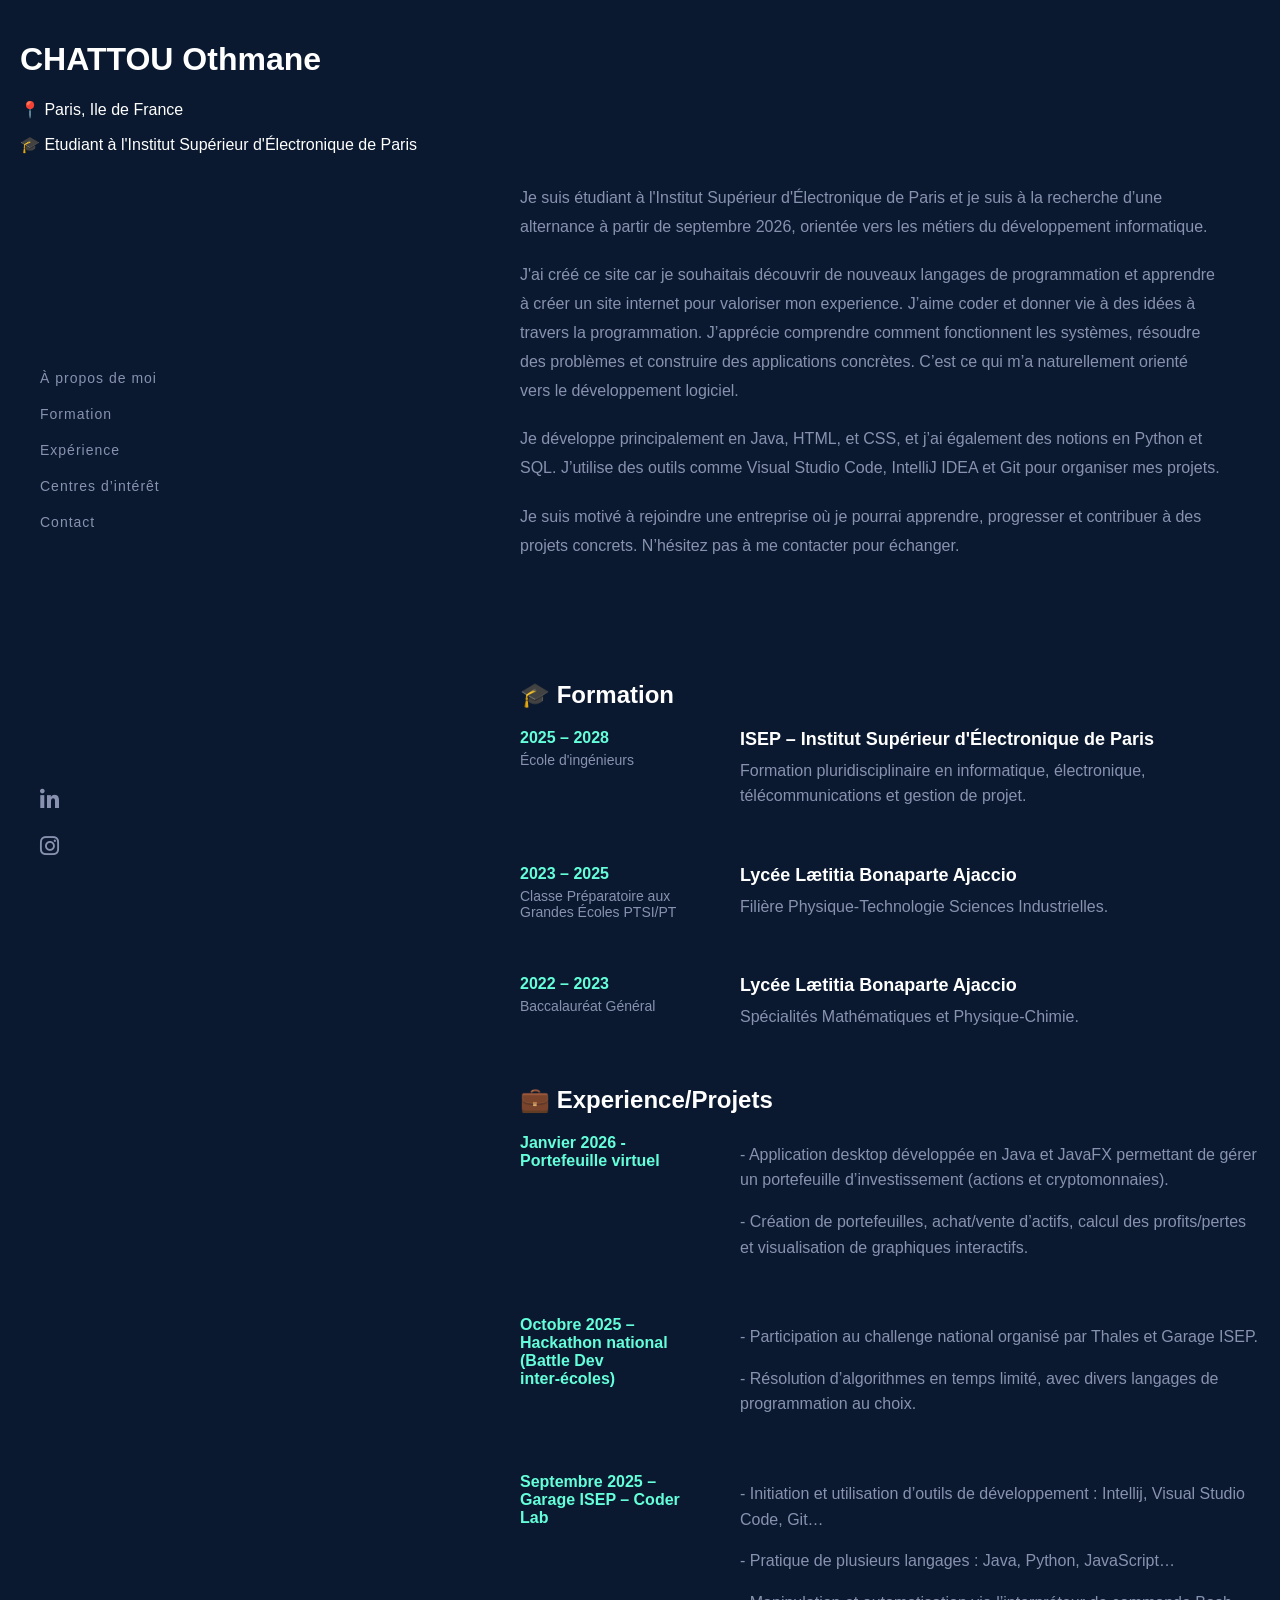
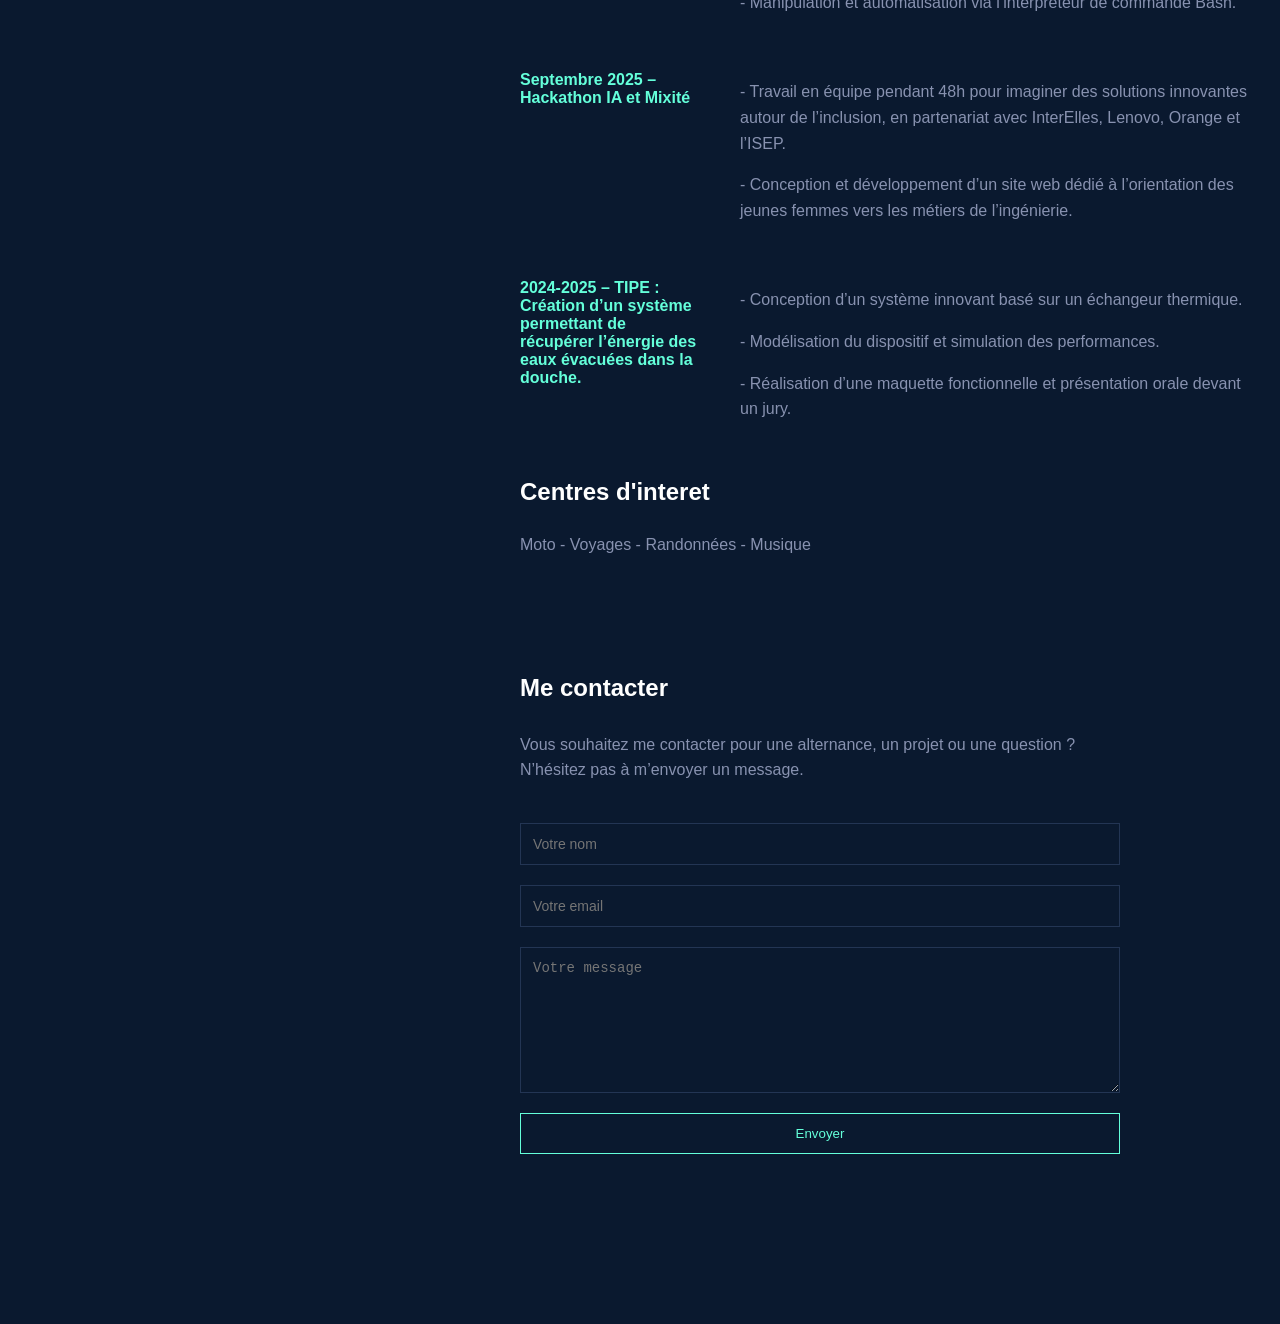
==== cvV2.html @ 2c2d841e "Add files via upload" ====
<!DOCTYPE html>
<html lang="fr">
<head>
    <meta charset="UTF-8">
    <meta name="viewport" content="width=device-width, initial-scale=1.0">
    <title>Curriculum Vitae - Ton Prénom</title>
    <link rel="stylesheet" href="StylesV2.css">
    <link rel="stylesheet" href="https://cdnjs.cloudflare.com/ajax/libs/font-awesome/6.5.0/css/all.min.css">
</head>

<div class="social-links">
    <a href="https://www.linkedin.com/in/othmane-chattou-8430502a8/" target="_blank" aria-label="LinkedIn">
        <i class="fab fa-linkedin-in"></i>
    </a>
    <a href="https://www.instagram.com/othmanechattou/" target="_blank" aria-label="Instagram">
        <i class="fab fa-instagram"></i>
    </a>
</div>

<body>

    <nav class="side-menu">
        <a href="#info-personnelle">À propos de moi</a>
        <a href="#formation">Formation</a>
        <a href="#Experience/Projets">Expérience</a>
        <a href="#interets">Centres d’intérêt</a>
        <a href="#contact">Contact</a>

    </nav>

    <div>
        <h1>CHATTOU Othmane</h1>
        <p>📍 Paris, Ile de France</p>   
        <p>🎓 Etudiant à l'Institut Supérieur d'Électronique de Paris</p>
    </div>

    <div class="cv-container">
        <!-- En-tête avec photo à droite -->
        <header class="cv-header">
            <div class="info-personnelle">
                <section class="About" id="info-personnelle">
                    <h2 class="section-title"></h2>
                    <div class="about-content">
                        <p> Je suis étudiant à l'Institut Supérieur d'Électronique de Paris et je suis à la recherche d’une alternance à partir de septembre 2026, orientée vers les métiers du développement informatique. </p>
                        <p> J'ai créé ce site car je souhaitais découvrir de nouveaux langages de programmation et apprendre à créer un site internet pour valoriser mon experience. J’aime coder et donner vie à des idées à travers la programmation. J’apprécie comprendre comment fonctionnent les systèmes, résoudre des problèmes et construire des applications concrètes. C’est ce qui m’a naturellement orienté vers le développement logiciel.</p>
                        <p>
Je développe principalement en Java, HTML, et CSS, et j’ai également des notions en Python et SQL. J’utilise des outils comme Visual Studio Code, IntelliJ IDEA et Git pour organiser mes projets.
</p>
                        <p>
Je suis motivé à rejoindre une entreprise où je pourrai apprendre, progresser et contribuer à des projets concrets. N’hésitez pas à me contacter pour échanger.
</p>
                    </div>
                </section>
            </div>

        </header>

        <!-- Section Formation -->
        <section class="Formation" id="formation">
            <h2>🎓 Formation</h2>

            <div class="formation-item">
                <div class="formation-left">
                    <h3>2025 – 2028</h3>
                    <p>École d'ingénieurs</p>
                </div>

                <div class="formation-right">
                    <h4>ISEP – Institut Supérieur d'Électronique de Paris</h4>
                    <p>Formation pluridisciplinaire en informatique, électronique, télécommunications et gestion de projet.</p>
                </div>
            </div>
            
            <div class="formation-item">
                <div class="formation-left">
                    <h3>2023 – 2025</h3>
                    <p>Classe Préparatoire aux Grandes Écoles PTSI/PT</p>
                </div>

                <div class="formation-right">
                    <h4>Lycée Lætitia Bonaparte Ajaccio</h4>
                    <p>Filière Physique-Technologie Sciences Industrielles.</p>
                </div>
            </div>
            
            <div class="formation-item">
                <div class="formation-left">
                    <h3>2022 – 2023</h3>
                    <p>Baccalauréat Général</p>
                </div>

                <div class="formation-right">
                    <h4>Lycée Lætitia Bonaparte Ajaccio</h4>
                    <p>Spécialités Mathématiques et Physique-Chimie.</p>
                </div>
            </div>
        </section>
        


        <!-- Section expérience / Projets -->
         <section class="Experience/Projets" id="Experience/Projets">
            <h2>💼 Experience/Projets</h2>
            <div class="experience-item">
                <div class="experience-left">
                    <h3>Janvier 2026 - Portefeuille virtuel</h3>
                </div>
                <div class="experience-right">
                    <p>
      - Application desktop développée en Java et JavaFX permettant de gérer un portefeuille 
      d’investissement (actions et cryptomonnaies). 
                    </p>
                    <p>
                        - Création de portefeuilles, achat/vente d’actifs, calcul des profits/pertes 
      et visualisation de graphiques interactifs.
                    </p>
                </div>
            </div>
            <div class="experience-item">
                <div class="experience-left">
                    <h3>Octobre 2025 – Hackathon national (Battle Dev inter-écoles)</h3>
                </div>
                <div class="experience-right">
                    <p>- Participation au challenge national organisé par Thales et Garage ISEP.</p>
                    <p>- Résolution d’algorithmes en temps limité, avec divers langages de programmation au choix.</p>
                </div>
            </div>  
            <div class="experience-item">
                <div class="experience-left">
                    <h3>Septembre 2025 – Garage ISEP – Coder Lab</h3>
                </div>
                <div class="experience-right">
                    <p>- Initiation et utilisation d’outils de développement : Intellij, Visual Studio Code, Git…</p>
                    <p>- Pratique de plusieurs langages : Java, Python, JavaScript…</p>
                    <p>- Manipulation et automatisation via l’interpréteur de commande Bash.</p>
                </div>
            </div>
            <div class="experience-item">
                <div class="experience-left">
                    <h3>Septembre 2025 – Hackathon IA et Mixité</h3>
                </div>
                <div class="experience-right">
                    <p>- Travail en équipe pendant 48h pour imaginer des solutions innovantes autour de l’inclusion, en 
partenariat avec InterElles, Lenovo, Orange et l’ISEP.</p>
                    <p>- Conception et développement d’un site web dédié à l’orientation des jeunes femmes vers les 
métiers de l’ingénierie.</p>
                </div>
            </div>
            <div class="experience-item">
                <div class="experience-left">
                    <h3>2024-2025 – TIPE : Création d’un système permettant de récupérer l’énergie des eaux évacuées 
dans la douche.</h3>
                </div>
                <div class="experience-right">
                    <p>- Conception d’un système innovant basé sur un échangeur thermique.</p>
                    <p>- Modélisation du dispositif et simulation des performances.</p>
                    <p>- Réalisation d’une maquette fonctionnelle et présentation orale devant un jury.</p>
                </div>
            </div>
        </section>
        
        <section class="Interets" id="interets">
            <h2 class="section-title">Centres d'interet</h2>
            <div class="interets-item">
                <div>
                    <p>Moto - Voyages - Randonnées - Musique</p>
                </div>
            </div>  
        </section>
        <section class="Contact" id="contact">
            <h2 class="section-title">Me contacter</h2>

            <p class="contact-text">
                Vous souhaitez me contacter pour une alternance, un projet ou une question ?
                N’hésitez pas à m’envoyer un message.
            </p>

            <form action="https://formspree.io/f/mdaanala" method="POST" class="contact-form">
                <input type="text" name="name" placeholder="Votre nom" required>
                <input type="email" name="email" placeholder="Votre email" required>
                <textarea name="message" placeholder="Votre message" required></textarea>

                <button type="submit">Envoyer</button>
            </form>
        </section>

        

        

        

    </div>




</body>
</html>
---- StylesV2.css ----
body {
    color: white;
    font-family: Arial, sans-serif;
    background-color: #0a192f;
    margin: 0;
    padding: 20px;
}

.photo-cv {
    position: absolute;
    top: 20px;
    right : 20px;
    width: 200px;
}

.Formation {
    margin-top: 60px;
}

.formation-item {
    display: grid;
    grid-template-columns: 180px 1fr;
    gap: 40px;
    margin-bottom: 40px;
}

.formation-left h3 {
    color: #64ffda;
    margin: 0;
    font-size: 16px;
}

.formation-left p {
    margin: 5px 0 0;
    font-size: 14px;
    color: #8892b0;
}

.formation-right h4 {
    margin: 0;
    color: white;
    font-size: 18px;
}

.formation-right p {
    margin-top: 8px;
    color: #8892b0;
    line-height: 1.6;
}








.Experience {
    margin-top: 60px;
}

.experience-item {
    display: grid;
    grid-template-columns: 180px 1fr;
    gap: 40px;
    margin-bottom: 40px;
}

.experience-left h3 {
    color: #64ffda;
    margin: 0;
    font-size: 16px;
}

.experience-left p {
    margin: 5px 0 0;
    font-size: 14px;
    color: #8892b0;
}

.experience-right h4 {
    margin: 0;
    color: white;
    font-size: 18px;
}

.experience-right p {
    margin-top: 8px;
    color: #8892b0;
    line-height: 1.6;
}













html {
    scroll-behavior: smooth;
}

.side-menu {
    position: fixed;
    top: 50%;
    left: 40px;
    transform: translateY(-50%);
    display: flex;
    flex-direction: column;
    gap: 20px;
}

.side-menu a {
    text-decoration: none;
    color: #8892b0;
    font-size: 14px;
    letter-spacing: 1px;
    transition: color 0.3s;
}

.side-menu a:hover {
    color: #64ffda;
}



.section-title {
    font-size: 24px;
    margin-bottom: 30px;
    color: white;
}

/* Section About */
.About {
    max-width: 700px;
    margin-bottom: 120px;
}

.about-content p {
    color: #8892b0;
    line-height: 1.8;
    margin-bottom: 20px;
}


.cv-container {
    margin-left: 500px;
}








.Interets {
    max-width: 700px;
    margin-bottom: 120px;
}

.interets-list {
    list-style: none;
    padding: 0;
}

.interets-list li {
    color: #8892b0;
    margin-bottom: 15px;
    position: relative;
    padding-left: 20px;
}

.interets-list li::before {
    content: "▹";
    position: absolute;
    left: 0;
    color: #64ffda;
}










.Contact {
    max-width: 600px;
    margin-bottom: 150px;
}

.contact-text {
    color: #8892b0;
    margin-bottom: 40px;
    line-height: 1.6;
}

.contact-form {
    display: flex;
    flex-direction: column;
    gap: 20px;
}

.contact-form input,
.contact-form textarea {
    background: transparent;
    border: 1px solid #233554;
    color: white;
    padding: 12px;
    font-size: 14px;
}

.contact-form textarea {
    min-height: 120px;
    resize: vertical;
}

.contact-form input:focus,
.contact-form textarea:focus {
    outline: none;
    border-color: #64ffda;
}

.contact-form button {
    background: transparent;
    border: 1px solid #64ffda;
    color: #64ffda;
    padding: 12px;
    cursor: pointer;
    transition: background 0.3s, color 0.3s;
}

.contact-form button:hover {
    background: #64ffda;
    color: #0a192f;
}











.social-links {
    position: fixed;
    bottom: 40px; /* distance par rapport au bas */
    left: 40px;   /* distance par rapport à gauche */
    display: flex;
    flex-direction: column; /* icônes en colonne */
    gap: 20px; /* espace entre chaque icône */
}

.social-links a {
    color: #8892b0;
    font-size: 22px;
    transition: transform 0.3s, color 0.3s;
}

.social-links a:hover {
    color: #64ffda;
    transform: translateY(-5px);
}


.Interets p{
    color: #8892b0
}
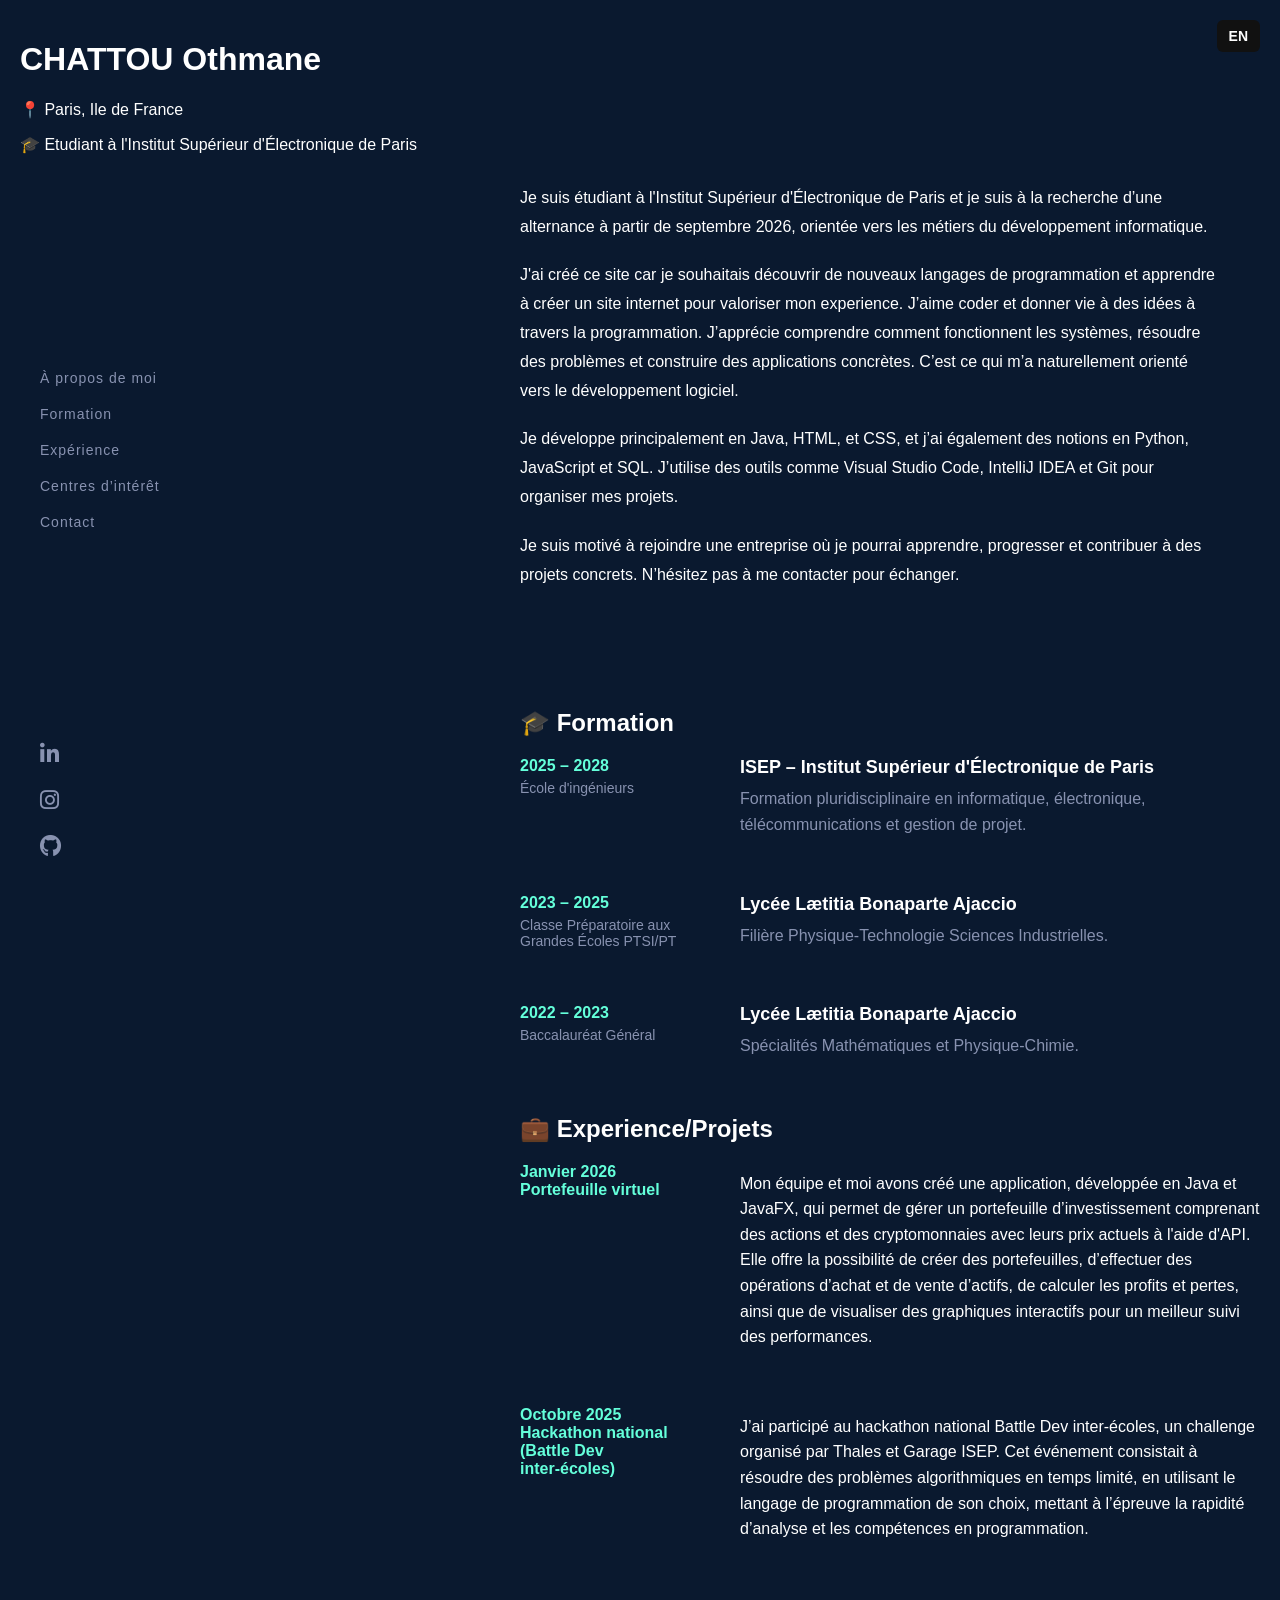
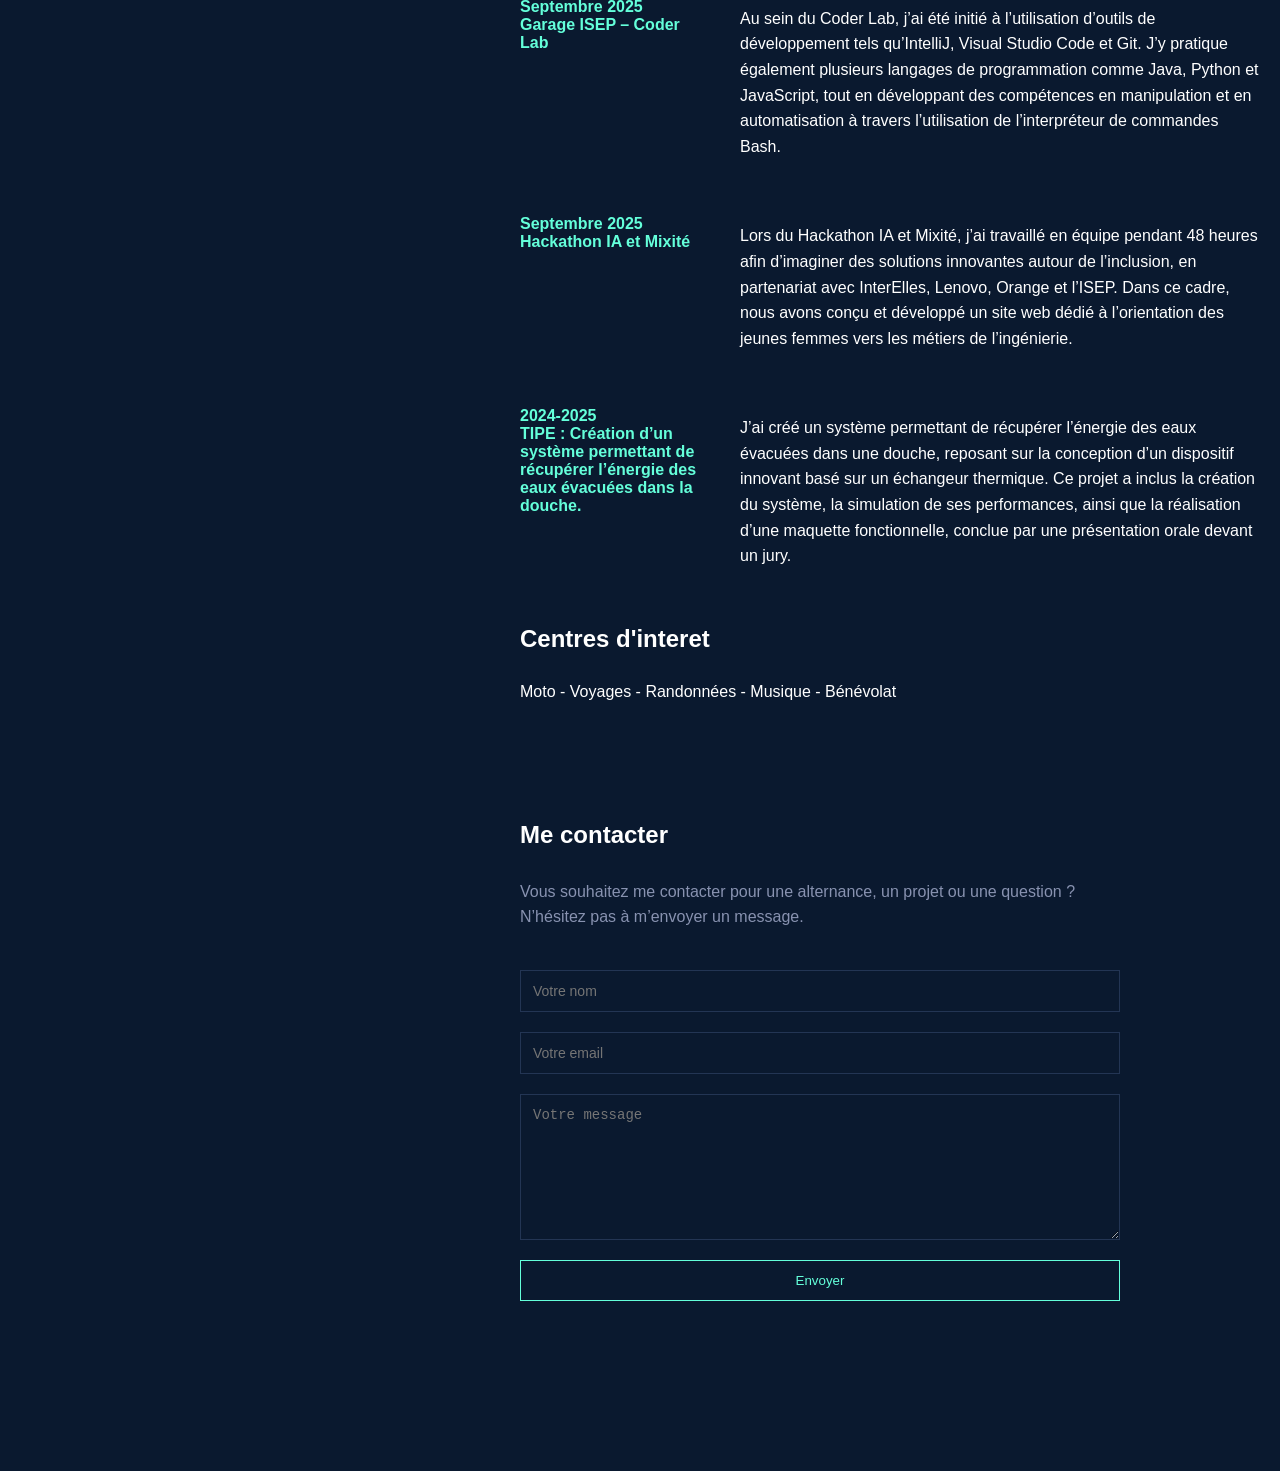
==== commit 356b38b6: "Update and rename index.html to cvV2.html" ====
--- a/cvV2.html
+++ b/cvV2.html
@@ -3,10 +3,12 @@
 <head>
     <meta charset="UTF-8">
     <meta name="viewport" content="width=device-width, initial-scale=1.0">
-    <title>Curriculum Vitae - Ton Prénom</title>
+    <title>Mon site personnel</title>
     <link rel="stylesheet" href="StylesV2.css">
     <link rel="stylesheet" href="https://cdnjs.cloudflare.com/ajax/libs/font-awesome/6.5.0/css/all.min.css">
 </head>
+
+<a href="cvV2-en.html" class="lang-btn">EN</a>
 
 <div class="social-links">
     <a href="https://www.linkedin.com/in/othmane-chattou-8430502a8/" target="_blank" aria-label="LinkedIn">
@@ -15,9 +17,16 @@
     <a href="https://www.instagram.com/othmanechattou/" target="_blank" aria-label="Instagram">
         <i class="fab fa-instagram"></i>
     </a>
+    <a href="https://github.com/Otha2a" target="_blank" aria-label="github">
+        <i class="fab fa-github"></i>
+    </a>
 </div>
 
+
+
+
 <body>
+
 
     <nav class="side-menu">
         <a href="#info-personnelle">À propos de moi</a>
@@ -35,16 +44,15 @@
     </div>
 
     <div class="cv-container">
-        <!-- En-tête avec photo à droite -->
         <header class="cv-header">
             <div class="info-personnelle">
-                <section class="About" id="info-personnelle">
+                <section  id="info-personnelle" class="About reveal">
                     <h2 class="section-title"></h2>
                     <div class="about-content">
                         <p> Je suis étudiant à l'Institut Supérieur d'Électronique de Paris et je suis à la recherche d’une alternance à partir de septembre 2026, orientée vers les métiers du développement informatique. </p>
                         <p> J'ai créé ce site car je souhaitais découvrir de nouveaux langages de programmation et apprendre à créer un site internet pour valoriser mon experience. J’aime coder et donner vie à des idées à travers la programmation. J’apprécie comprendre comment fonctionnent les systèmes, résoudre des problèmes et construire des applications concrètes. C’est ce qui m’a naturellement orienté vers le développement logiciel.</p>
                         <p>
-Je développe principalement en Java, HTML, et CSS, et j’ai également des notions en Python et SQL. J’utilise des outils comme Visual Studio Code, IntelliJ IDEA et Git pour organiser mes projets.
+Je développe principalement en Java, HTML, et CSS, et j’ai également des notions en Python, JavaScript et SQL. J’utilise des outils comme Visual Studio Code, IntelliJ IDEA et Git pour organiser mes projets.
 </p>
                         <p>
 Je suis motivé à rejoindre une entreprise où je pourrai apprendre, progresser et contribuer à des projets concrets. N’hésitez pas à me contacter pour échanger.
@@ -56,7 +64,7 @@
         </header>
 
         <!-- Section Formation -->
-        <section class="Formation" id="formation">
+        <section id="formation" class="Formation reveal">
             <h2>🎓 Formation</h2>
 
             <div class="formation-item">
@@ -99,75 +107,68 @@
 
 
         <!-- Section expérience / Projets -->
-         <section class="Experience/Projets" id="Experience/Projets">
+         <section id="Experience/Projets" class="Experience/Projets reveal">
             <h2>💼 Experience/Projets</h2>
             <div class="experience-item">
                 <div class="experience-left">
-                    <h3>Janvier 2026 - Portefeuille virtuel</h3>
-                </div>
+                    <h3>Janvier 2026</h3>
+                    <h3>Portefeuille virtuel</h3>
+                </div>
+                
                 <div class="experience-right">
                     <p>
-      - Application desktop développée en Java et JavaFX permettant de gérer un portefeuille 
-      d’investissement (actions et cryptomonnaies). 
+      Mon équipe et moi avons créé une application, développée en Java et JavaFX, qui permet de gérer un portefeuille d’investissement comprenant des actions et des cryptomonnaies avec leurs prix actuels à l'aide d'API. Elle offre la possibilité de créer des portefeuilles, d’effectuer des opérations d’achat et de vente d’actifs, de calculer les profits et pertes, ainsi que de visualiser des graphiques interactifs pour un meilleur suivi des performances.
                     </p>
-                    <p>
-                        - Création de portefeuilles, achat/vente d’actifs, calcul des profits/pertes 
-      et visualisation de graphiques interactifs.
-                    </p>
-                </div>
-            </div>
-            <div class="experience-item">
-                <div class="experience-left">
-                    <h3>Octobre 2025 – Hackathon national (Battle Dev inter-écoles)</h3>
-                </div>
-                <div class="experience-right">
-                    <p>- Participation au challenge national organisé par Thales et Garage ISEP.</p>
-                    <p>- Résolution d’algorithmes en temps limité, avec divers langages de programmation au choix.</p>
+                </div>
+            </div>
+            <div class="experience-item">
+                <div class="experience-left">
+                    <h3>Octobre 2025</h3>
+                    <h3>Hackathon national (Battle Dev inter-écoles)</h3>
+                </div>
+                <div class="experience-right">
+                    <p>J’ai participé au hackathon national Battle Dev inter-écoles, un challenge organisé par Thales et Garage ISEP. Cet événement consistait à résoudre des problèmes algorithmiques en temps limité, en utilisant le langage de programmation de son choix, mettant à l’épreuve la rapidité d’analyse et les compétences en programmation.</p>
+
                 </div>
             </div>  
             <div class="experience-item">
                 <div class="experience-left">
-                    <h3>Septembre 2025 – Garage ISEP – Coder Lab</h3>
-                </div>
-                <div class="experience-right">
-                    <p>- Initiation et utilisation d’outils de développement : Intellij, Visual Studio Code, Git…</p>
-                    <p>- Pratique de plusieurs langages : Java, Python, JavaScript…</p>
-                    <p>- Manipulation et automatisation via l’interpréteur de commande Bash.</p>
-                </div>
-            </div>
-            <div class="experience-item">
-                <div class="experience-left">
-                    <h3>Septembre 2025 – Hackathon IA et Mixité</h3>
-                </div>
-                <div class="experience-right">
-                    <p>- Travail en équipe pendant 48h pour imaginer des solutions innovantes autour de l’inclusion, en 
-partenariat avec InterElles, Lenovo, Orange et l’ISEP.</p>
-                    <p>- Conception et développement d’un site web dédié à l’orientation des jeunes femmes vers les 
-métiers de l’ingénierie.</p>
-                </div>
-            </div>
-            <div class="experience-item">
-                <div class="experience-left">
-                    <h3>2024-2025 – TIPE : Création d’un système permettant de récupérer l’énergie des eaux évacuées 
-dans la douche.</h3>
-                </div>
-                <div class="experience-right">
-                    <p>- Conception d’un système innovant basé sur un échangeur thermique.</p>
-                    <p>- Modélisation du dispositif et simulation des performances.</p>
-                    <p>- Réalisation d’une maquette fonctionnelle et présentation orale devant un jury.</p>
-                </div>
-            </div>
-        </section>
-        
-        <section class="Interets" id="interets">
+                    <h3>Septembre 2025</h3>
+                    <h3>Garage ISEP – Coder Lab</h3>
+                </div>
+                <div class="experience-right">
+                    <p>Au sein du Coder Lab, j’ai été initié à l’utilisation d’outils de développement tels qu’IntelliJ, Visual Studio Code et Git. J’y pratique également plusieurs langages de programmation comme Java, Python et JavaScript, tout en développant des compétences en manipulation et en automatisation à travers l’utilisation de l’interpréteur de commandes Bash.</p>
+                </div>
+            </div>
+            <div class="experience-item">
+                <div class="experience-left">
+                    <h3>Septembre 2025</h3>
+                    <h3>Hackathon IA et Mixité</h3>
+                </div>
+                <div class="experience-right">
+                    <p>Lors du Hackathon IA et Mixité, j’ai travaillé en équipe pendant 48 heures afin d’imaginer des solutions innovantes autour de l’inclusion, en partenariat avec InterElles, Lenovo, Orange et l’ISEP. Dans ce cadre, nous avons conçu et développé un site web dédié à l’orientation des jeunes femmes vers les métiers de l’ingénierie.</p>
+                </div>
+            </div>
+            <div class="experience-item">
+                <div class="experience-left">
+                    <h3>2024-2025</h3>
+                    <h3>TIPE : Création d’un système permettant de récupérer l’énergie des eaux évacuées dans la douche.</h3>
+                </div>
+                <div class="experience-right">
+                    <p>J’ai créé un système permettant de récupérer l’énergie des eaux évacuées dans une douche, reposant sur la conception d’un dispositif innovant basé sur un échangeur thermique. Ce projet a inclus la création du système, la simulation de ses performances, ainsi que la réalisation d’une maquette fonctionnelle, conclue par une présentation orale devant un jury.</p>
+                </div>
+            </div>
+        </section>
+        
+        <section id="interets" class="Interets reveal">
             <h2 class="section-title">Centres d'interet</h2>
             <div class="interets-item">
                 <div>
-                    <p>Moto - Voyages - Randonnées - Musique</p>
+                    <p>Moto - Voyages - Randonnées - Musique - Bénévolat</p>
                 </div>
             </div>  
         </section>
-        <section class="Contact" id="contact">
+        <section id="contact" class="Contact reveal">
             <h2 class="section-title">Me contacter</h2>
 
             <p class="contact-text">
@@ -193,7 +194,63 @@
     </div>
 
 
+    <script>
+function revealOnScroll() {
+  const reveals = document.querySelectorAll('.reveal');
+
+  reveals.forEach(element => {
+    const windowHeight = window.innerHeight;
+    const elementTop = element.getBoundingClientRect().top;
+    const visiblePoint = 100;
+
+    if (elementTop < windowHeight - visiblePoint) {
+      element.classList.add('active');
+    }
+  });
+}
+
+window.addEventListener('scroll', revealOnScroll);
+window.addEventListener('load', revealOnScroll);
+</script>
+
+<button id="scrollTopBtn" title="Retour en haut">↑</button>
+
+<script>
+const scrollBtn = document.getElementById("scrollTopBtn");
+
+window.addEventListener("scroll", () => {
+  if (window.scrollY > 300) {
+    scrollBtn.style.display = "block";
+  } else {
+    scrollBtn.style.display = "none";
+  }
+});
+
+scrollBtn.addEventListener("click", () => {
+  window.scrollTo({
+    top: 0,
+    behavior: "smooth"
+  });
+});
+</script>
+
+<script>
+const menuLinks = document.querySelectorAll(".side-menu a");
+
+menuLinks.forEach(link => {
+  link.addEventListener("click", () => {
+    // retire active partout
+    menuLinks.forEach(l => l.classList.remove("active"));
+    // ajoute active au lien cliqué
+    link.classList.add("active");
+  });
+});
+</script>
+
+
+
+
 
 
 </body>
-</html>+</html>
--- a/StylesV2.css
+++ b/StylesV2.css
@@ -8,12 +8,6 @@
     padding: 20px;
 }
 
-.photo-cv {
-    position: absolute;
-    top: 20px;
-    right : 20px;
-    width: 200px;
-}
 
 .Formation {
     margin-top: 60px;
@@ -74,6 +68,7 @@
     font-size: 16px;
 }
 
+
 .experience-left p {
     margin: 5px 0 0;
     font-size: 14px;
@@ -88,7 +83,7 @@
 
 .experience-right p {
     margin-top: 8px;
-    color: #8892b0;
+    color: #ffffff;
     line-height: 1.6;
 }
 
@@ -130,6 +125,11 @@
     color: #64ffda;
 }
 
+.side-menu a.active {
+  color: #64ffda;
+  transform: translateX(10px); /* décale vers la droite */
+}
+
 
 
 .section-title {
@@ -145,7 +145,7 @@
 }
 
 .about-content p {
-    color: #8892b0;
+    color: #ffffff;
     line-height: 1.8;
     margin-bottom: 20px;
 }
@@ -278,5 +278,109 @@
 
 
 .Interets p{
-    color: #8892b0
-}+    color: #ffffff
+}
+
+
+
+
+
+
+
+
+
+
+
+
+
+
+
+/* ecran telephone...*/
+
+@media screen and (max-width: 768px) {
+
+    /* On annule le menu fixe à gauche */
+    .side-menu {
+        position: static;
+        display: flex;
+        flex-wrap: wrap;
+        justify-content: center;
+        margin-bottom: 30px;
+    }
+
+    /* On enlève la marge qui décale tout */
+    .cv-container {
+        margin-left: 0;
+        width: 100%;
+    }
+
+    /* On réduit les titres */
+    h1 { font-size: 26px; }
+    h2 { font-size: 20px; }
+
+    /* Texte plus lisible */
+    p, li {
+        font-size: 15px;
+        line-height: 1.6;
+    }
+}
+
+
+
+/* apparaitre le texte doucement*/
+
+/* État caché au départ */
+.reveal {
+  opacity: 0;
+  transform: translateY(30px);
+  transition: all 0.8s ease;
+}
+
+/* État visible */
+.reveal.active {
+  opacity: 1;
+  transform: translateY(0);
+}
+
+
+/* partie pour remonter en haut de la page */
+
+#scrollTopBtn {
+  position: fixed;
+  bottom: 30px;
+  right: 30px;
+  background-color: #64ffda;
+  color: #0a192f;
+  border: none;
+  padding: 10px 15px;
+  border-radius: 50%;
+  font-size: 18px;
+  cursor: pointer;
+  display: none;
+  z-index: 1000;
+  transition: 0.3s;
+}
+
+#scrollTopBtn:hover {
+  background-color: #021cad;
+}
+
+
+
+
+/* changer de langue*/
+
+.lang-btn {
+  position: fixed;
+  top: 20px;
+  right: 20px;
+  padding: 8px 12px;
+  background: #111;
+  color: white;
+  text-decoration: none;
+  border-radius: 6px;
+  font-weight: bold;
+  font-size: 14px;
+
+}
+
